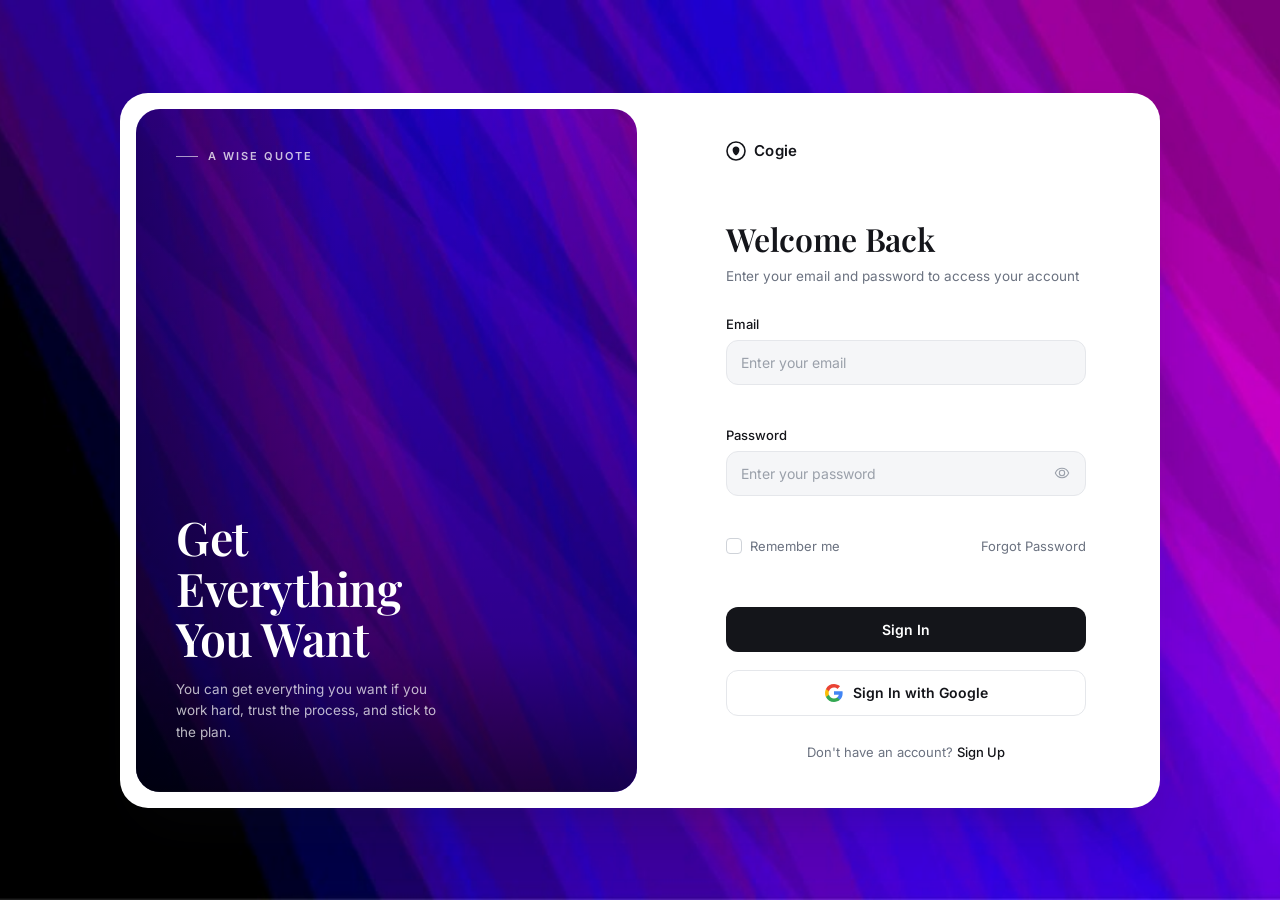
==== index.html @ a28372d1 "Move application files to root for GitHub Pages" ====
<!DOCTYPE html>
<html lang="en">
<head>
  <meta charset="UTF-8" />
  <meta name="viewport" content="width=device-width, initial-scale=1.0" />
  <title>Cogie | Welcome Back</title>
  <meta name="description" content="Sign in to your Cogie account" />
  <link rel="preconnect" href="https://fonts.googleapis.com" />
  <link rel="preconnect" href="https://fonts.gstatic.com" crossorigin />
  <link href="https://fonts.googleapis.com/css2?family=Playfair+Display:ital,wght@0,500;0,600;0,700;1,500&family=Inter:wght@400;500;600;700&display=swap" rel="stylesheet" />
  <link rel="stylesheet" href="styles.css" />
</head>
<body>

  <main class="auth">
    <!-- LEFT PANEL: brand / visual -->
    <section class="auth__visual" aria-hidden="true">
      <div class="auth__blob" role="presentation"></div>

      <p class="auth__eyebrow">A wise quote</p>

      <div class="auth__hero">
        <h1 class="auth__hero-title">Get<br />Everything<br />You Want</h1>
        <p class="auth__hero-sub">
          You can get everything you want if you work hard,
          trust the process, and stick to the plan.
        </p>
      </div>
    </section>

    <!-- RIGHT PANEL: form -->
    <section class="auth__form-panel">
      <div class="auth__form-inner">

        <div class="brand">
          <span class="brand__mark">
            <svg width="20" height="20" viewBox="0 0 20 20" fill="none" xmlns="http://www.w3.org/2000/svg">
              <circle cx="10" cy="10" r="9" stroke="currentColor" stroke-width="1.6"/>
              <path d="M10 5.5c-1.9 0-3.4 1.5-3.4 3.4 0 1.9 1.5 4.6 3.4 5.6 1.9-1 3.4-3.7 3.4-5.6 0-1.9-1.5-3.4-3.4-3.4z" fill="currentColor"/>
            </svg>
          </span>
          <span class="brand__name">Cogie</span>
        </div>

        <div class="auth__copy">
          <h2 class="auth__title">Welcome Back</h2>
          <p class="auth__subtitle">Enter your email and password to access your account</p>
        </div>

        <form id="login-form" class="login-form" novalidate>

          <div class="field">
            <label for="email" class="field__label">Email</label>
            <input
              type="email"
              id="email"
              name="email"
              class="field__input"
              placeholder="Enter your email"
              autocomplete="email"
              required
              aria-required="true"
              aria-describedby="email-error"
            />
            <p id="email-error" class="field__error" role="alert" aria-live="polite"></p>
          </div>

          <div class="field">
            <label for="password" class="field__label">Password</label>
            <div class="field__input-wrap">
              <input
                type="password"
                id="password"
                name="password"
                class="field__input"
                placeholder="Enter your password"
                autocomplete="current-password"
                required
                aria-required="true"
                minlength="8"
                aria-describedby="password-error"
              />
              <button
                type="button"
                class="field__toggle"
                id="toggle-password"
                aria-label="Show password"
                aria-pressed="false"
              >
                <svg class="icon-eye" width="18" height="18" viewBox="0 0 24 24" fill="none" xmlns="http://www.w3.org/2000/svg" aria-hidden="true">
                  <path d="M2 12s3-7 10-7 10 7 10 7-3 7-10 7-10-7-10-7Z" stroke="currentColor" stroke-width="1.6" stroke-linecap="round" stroke-linejoin="round"/>
                  <circle cx="12" cy="12" r="4" stroke="currentColor" stroke-width="1.6"/>
                </svg>
                <svg class="icon-eye-off" width="18" height="18" viewBox="0 0 24 24" fill="none" xmlns="http://www.w3.org/2000/svg" aria-hidden="true" hidden>
                  <path d="M9.88 9.88a3 3 0 1 0 4.24 4.24" stroke="currentColor" stroke-width="1.6" stroke-linecap="round" stroke-linejoin="round"/>
                  <path d="M10.73 5.08A10.43 10.43 0 0 1 12 5c7 0 10 7 10 7a13.16 13.16 0 0 1-1.67 2.68" stroke="currentColor" stroke-width="1.6" stroke-linecap="round" stroke-linejoin="round"/>
                  <path d="M6.61 6.61A13.526 13.526 0 0 0 2 12s3 7 10 7a9.74 9.74 0 0 0 5.39-1.61" stroke="currentColor" stroke-width="1.6" stroke-linecap="round" stroke-linejoin="round"/>
                  <path d="M2 2l20 20" stroke="currentColor" stroke-width="1.6" stroke-linecap="round" stroke-linejoin="round"/>
                </svg>
              </button>
            </div>
            <p id="password-error" class="field__error" role="alert" aria-live="polite"></p>
          </div>

          <div class="field field--row">
            <label class="checkbox">
              <input type="checkbox" id="remember" name="remember" />
              <span class="checkbox__box" aria-hidden="true"></span>
              <span class="checkbox__label">Remember me</span>
            </label>
            <a href="forgot-password.html" class="link link--muted">Forgot Password</a>
          </div>

          <p id="form-status" class="form-status" role="alert" aria-live="polite"></p>

          <button type="submit" class="btn btn--primary">
            <span class="btn__label">Sign In</span>
            <span class="btn__spinner" aria-hidden="true" hidden></span>
          </button>

          <button type="button" class="btn btn--google">
            <svg width="18" height="18" viewBox="0 0 18 18" xmlns="http://www.w3.org/2000/svg" aria-hidden="true">
              <path d="M17.64 9.2c0-.64-.06-1.25-.16-1.84H9v3.48h4.84a4.14 4.14 0 0 1-1.8 2.72v2.26h2.9c1.7-1.57 2.7-3.88 2.7-6.62Z" fill="#4285F4"/>
              <path d="M9 18c2.43 0 4.47-.8 5.96-2.18l-2.9-2.26c-.8.54-1.84.86-3.06.86-2.35 0-4.34-1.59-5.05-3.72H.95v2.33A9 9 0 0 0 9 18Z" fill="#34A853"/>
              <path d="M3.95 10.7A5.4 5.4 0 0 1 3.67 9c0-.59.1-1.17.28-1.7V4.97H.95A9 9 0 0 0 0 9c0 1.45.35 2.83.95 4.03l3-2.33Z" fill="#FBBC05"/>
              <path d="M9 3.58c1.32 0 2.51.46 3.44 1.35l2.58-2.58C13.46.89 11.43 0 9 0A9 9 0 0 0 .95 4.97l3 2.33C4.66 5.17 6.65 3.58 9 3.58Z" fill="#EA4335"/>
            </svg>
            <span>Sign In with Google</span>
          </button>
        </form>

        <p class="auth__footer">
          Don't have an account? <a href="signup.html" class="link">Sign Up</a>
        </p>
      </div>
    </section>
  </main>

  <script src="script.js"></script>
</body>
</html>
---- styles.css ----
/* ==========================================================================
   Cogie — Login Page
   Fonts: Playfair Display (display) + Inter (body/UI)
   ========================================================================== */

:root {
  --color-bg: #eef0f3;
  --color-card-bg: #ffffff;
  --color-ink: #14151a;
  --color-ink-soft: #6b7280;
  --color-border: #e5e7eb;
  --color-input-bg: #f5f6f8;
  --color-focus: #2f6fed;
  --color-danger: #d5432f;
  --color-btn: #14151a;
  --color-btn-hover: #000000;

  --radius-card: 28px;
  --radius-control: 12px;

  --font-display: "Playfair Display", "Georgia", serif;
  --font-body: "Inter", -apple-system, BlinkMacSystemFont, "Segoe UI", sans-serif;

  --shadow-card: 0 30px 60px -20px rgba(20, 21, 26, 0.25);
}

* {
  box-sizing: border-box;
}

[hidden] {
  display: none !important;
}

html, body {
  height: 100%;
}

body {
  margin: 0;
  background: url('screenshots/bg_image.jpg') no-repeat center center/cover;
  font-family: var(--font-body);
  color: var(--color-ink);
  display: flex;
  align-items: center;
  justify-content: center;
  min-height: 100vh;
  padding: 32px 16px;
}

/* Respect reduced motion */
@media (prefers-reduced-motion: reduce) {
  * {
    animation-duration: 0.001ms !important;
    animation-iteration-count: 1 !important;
    transition-duration: 0.001ms !important;
  }
}

/* ==========================================================================
   Layout shell
   ========================================================================== */

.auth {
  width: 100%;
  max-width: 1040px;
  min-height: 620px;
  display: grid;
  grid-template-columns: 1.05fr 1fr;
  background: var(--color-card-bg);
  border-radius: var(--radius-card);
  overflow: hidden;
  box-shadow: var(--shadow-card);
}

/* ==========================================================================
   Left visual panel
   ========================================================================== */

.auth__visual {
  position: relative;
  overflow: hidden;
  background: url('screenshots/bg_image.jpg') no-repeat center center/cover;
  margin: 16px;
  border-radius: 24px;
  display: flex;
  flex-direction: column;
  justify-content: flex-end;
  padding: 40px 40px 48px;
  color: #fff;
  isolation: isolate;
}

.auth__blob {
  display: none;
}

.auth__visual::after {
  /* subtle grain / depth vignette so gradient reads as premium, not flat */
  content: "";
  position: absolute;
  inset: 0;
  z-index: 1;
  background:
    linear-gradient(180deg, rgba(0,0,0,0.05) 0%, rgba(0,0,0,0.35) 78%, rgba(0,0,0,0.65) 100%),
    linear-gradient(90deg, rgba(0,0,0,0.35) 0%, rgba(0,0,0,0) 40%);
  pointer-events: none;
}

.auth__eyebrow {
  position: relative;
  z-index: 2;
  margin: 0 0 auto;
  font-family: var(--font-body);
  font-size: 11px;
  font-weight: 600;
  letter-spacing: 0.18em;
  text-transform: uppercase;
  color: rgba(255, 255, 255, 0.75);
}

.auth__eyebrow::before {
  content: "";
  display: inline-block;
  width: 22px;
  height: 1px;
  background: rgba(255, 255, 255, 0.6);
  margin-right: 10px;
  vertical-align: middle;
}

.auth__hero {
  position: relative;
  z-index: 2;
  margin-top: 220px;
}

.auth__hero-title {
  font-family: var(--font-display);
  font-weight: 600;
  font-size: clamp(2.2rem, 4vw, 2.9rem);
  line-height: 1.08;
  margin: 0 0 16px;
  letter-spacing: -0.01em;
}

.auth__hero-sub {
  font-family: var(--font-body);
  font-size: 13.5px;
  line-height: 1.6;
  color: rgba(255, 255, 255, 0.72);
  max-width: 30ch;
  margin: 0;
}

/* ==========================================================================
   Right form panel
   ========================================================================== */

.auth__form-panel {
  display: flex;
  align-items: center;
  justify-content: center;
  padding: 48px 44px;
}

.auth__form-inner {
  width: 100%;
  max-width: 360px;
}

.brand {
  display: flex;
  align-items: center;
  gap: 8px;
  margin-bottom: 56px;
  color: var(--color-ink);
}

.brand__mark {
  display: inline-flex;
  color: var(--color-ink);
}

.brand__name {
  font-family: var(--font-body);
  font-weight: 600;
  font-size: 15px;
  letter-spacing: 0.01em;
}

.auth__copy {
  margin-bottom: 32px;
}

.auth__title {
  font-family: var(--font-display);
  font-weight: 600;
  font-size: 2rem;
  margin: 0 0 8px;
  letter-spacing: -0.01em;
}

.auth__subtitle {
  font-family: var(--font-body);
  font-size: 13.5px;
  color: var(--color-ink-soft);
  margin: 0;
}

/* ==========================================================================
   Form controls
   ========================================================================== */

.login-form {
  display: flex;
  flex-direction: column;
  gap: 18px;
}

.field {
  display: flex;
  flex-direction: column;
  gap: 8px;
}

.field__label {
  font-size: 13px;
  font-weight: 500;
  color: var(--color-ink);
}

.field__input-wrap {
  position: relative;
  display: flex;
  align-items: center;
}

.field__input {
  width: 100%;
  font-family: var(--font-body);
  font-size: 14px;
  padding: 13px 14px;
  border-radius: var(--radius-control);
  border: 1px solid var(--color-border);
  background: var(--color-input-bg);
  color: var(--color-ink);
  outline: none;
  transition: border-color 0.15s ease, box-shadow 0.15s ease, background 0.15s ease;
}

.field__input::placeholder {
  color: #9aa0aa;
}

.field__input:hover {
  border-color: #d6d9de;
}

.field__input:focus-visible,
.field__input:focus {
  border-color: var(--color-focus);
  background: #fff;
  box-shadow: 0 0 0 3px rgba(47, 111, 237, 0.15);
}

.field__input[aria-invalid="true"] {
  border-color: var(--color-danger);
  background: #fdf3f1;
}

.field__input[aria-invalid="true"]:focus {
  box-shadow: 0 0 0 3px rgba(213, 67, 47, 0.15);
}

.field__input-wrap .field__input {
  padding-right: 42px;
}

.field__toggle {
  position: absolute;
  right: 10px;
  display: inline-flex;
  align-items: center;
  justify-content: center;
  width: 28px;
  height: 28px;
  border: none;
  background: transparent;
  color: #9aa0aa;
  cursor: pointer;
  border-radius: 8px;
}

.field__toggle:hover {
  color: var(--color-ink-soft);
}

.field__toggle:focus-visible {
  outline: 2px solid var(--color-focus);
  outline-offset: 1px;
}

.field__error {
  min-height: 16px;
  margin: 0;
  font-size: 12px;
  color: var(--color-danger);
}

.field--row {
  flex-direction: row;
  align-items: center;
  justify-content: space-between;
}

/* Checkbox */

.checkbox {
  display: inline-flex;
  align-items: center;
  gap: 8px;
  cursor: pointer;
  font-size: 13px;
  color: var(--color-ink-soft);
  user-select: none;
}

.checkbox input {
  position: absolute;
  opacity: 0;
  width: 1px;
  height: 1px;
}

.checkbox__box {
  width: 16px;
  height: 16px;
  border-radius: 4px;
  border: 1.5px solid #cfd3d9;
  background: #fff;
  display: inline-flex;
  align-items: center;
  justify-content: center;
  flex-shrink: 0;
  transition: background 0.15s ease, border-color 0.15s ease;
}

.checkbox__box::after {
  content: "";
  width: 4px;
  height: 8px;
  border: solid #fff;
  border-width: 0 2px 2px 0;
  transform: rotate(45deg) translate(-1px, -1px);
  opacity: 0;
}

.checkbox input:checked + .checkbox__box {
  background: var(--color-ink);
  border-color: var(--color-ink);
}

.checkbox input:checked + .checkbox__box::after {
  opacity: 1;
}

.checkbox input:focus-visible + .checkbox__box {
  outline: 2px solid var(--color-focus);
  outline-offset: 2px;
}

/* Links */

.link {
  color: var(--color-ink);
  font-weight: 500;
  text-decoration: none;
  border-bottom: 1px solid transparent;
}

.link:hover,
.link:focus-visible {
  border-bottom-color: currentColor;
}

.link--muted {
  color: var(--color-ink-soft);
  font-size: 13px;
  font-weight: 400;
}

/* Buttons */

.btn {
  display: inline-flex;
  align-items: center;
  justify-content: center;
  gap: 10px;
  width: 100%;
  padding: 13px 16px;
  border-radius: var(--radius-control);
  font-family: var(--font-body);
  font-size: 14px;
  font-weight: 600;
  cursor: pointer;
  border: 1px solid transparent;
  transition: background 0.15s ease, border-color 0.15s ease, transform 0.05s ease, opacity 0.15s ease;
}

.btn:active {
  transform: translateY(1px);
}

.btn--primary {
  background: var(--color-btn);
  color: #fff;
  margin-top: 6px;
}

.btn--primary:hover {
  background: var(--color-btn-hover);
}

.btn--primary:focus-visible {
  outline: 2px solid var(--color-focus);
  outline-offset: 2px;
}

.btn--primary:disabled {
  opacity: 0.65;
  cursor: not-allowed;
}

.btn__spinner {
  width: 14px;
  height: 14px;
  border-radius: 50%;
  border: 2px solid rgba(255, 255, 255, 0.4);
  border-top-color: #fff;
  animation: spin 0.7s linear infinite;
}

@keyframes spin {
  to { transform: rotate(360deg); }
}

.btn--google {
  background: #fff;
  color: var(--color-ink);
  border-color: var(--color-border);
}

.btn--google:hover {
  background: #fafafa;
  border-color: #d6d9de;
}

.btn--google:focus-visible {
  outline: 2px solid var(--color-focus);
  outline-offset: 2px;
}

.form-status {
  min-height: 16px;
  margin: -6px 0 0;
  font-size: 12.5px;
  color: var(--color-danger);
  text-align: center;
}

.form-status[data-state="success"] {
  color: #1a8a4a;
}

.auth__footer {
  margin: 28px 0 0;
  text-align: center;
  font-size: 13px;
  color: var(--color-ink-soft);
}

/* ==========================================================================
   Responsive — tablet
   ========================================================================== */

@media (max-width: 900px) {
  .auth {
    grid-template-columns: 1fr;
    min-height: auto;
    max-width: 480px;
  }

  .auth__visual {
    padding: 28px 28px 32px;
    min-height: 260px;
  }

  .auth__hero {
    margin-top: 60px;
  }

  .auth__hero-title {
    font-size: clamp(1.8rem, 6vw, 2.2rem);
  }

  .auth__form-panel {
    padding: 40px 28px 44px;
  }
}

/* ==========================================================================
   Responsive — smartphone
   ========================================================================== */

@media (max-width: 480px) {
  body {
    padding: 0;
    align-items: stretch;
  }

  .auth {
    border-radius: 0;
    max-width: 100%;
    box-shadow: none;
  }

  .auth__visual {
    min-height: 200px;
    padding: 24px 20px 28px;
  }

  .auth__hero {
    margin-top: 30px;
  }

  .auth__hero-sub {
    display: none;
  }

  .auth__eyebrow {
    font-size: 10px;
  }

  .auth__form-panel {
    padding: 32px 22px 36px;
  }

  .auth__form-inner {
    max-width: none;
  }

  .brand {
    margin-bottom: 32px;
  }

  .auth__title {
    font-size: 1.7rem;
  }
}

/* ==========================================================================
   Animations & Micro-interactions
   ========================================================================== */

.page-enter {
  animation: fade-in 0.4s ease-out forwards;
}

.fade-in-up {
  animation: fade-in-up 0.5s ease-out forwards;
}

.fade-in-down {
  animation: fade-in-down 0.5s ease-out forwards;
}

.stagger-fade-in > * {
  opacity: 0;
  animation: fade-in-up 0.5s ease-out forwards;
}
.stagger-fade-in > *:nth-child(1) { animation-delay: 0.1s; }
.stagger-fade-in > *:nth-child(2) { animation-delay: 0.2s; }
.stagger-fade-in > *:nth-child(3) { animation-delay: 0.3s; }
.stagger-fade-in > *:nth-child(4) { animation-delay: 0.4s; }

@keyframes fade-in {
  from { opacity: 0; }
  to { opacity: 1; }
}

@keyframes fade-in-up {
  from { opacity: 0; transform: translateY(15px); }
  to { opacity: 1; transform: translateY(0); }
}

@keyframes fade-in-down {
  from { opacity: 0; transform: translateY(-15px); }
  to { opacity: 1; transform: translateY(0); }
}

.btn--animate {
  position: relative;
  overflow: hidden;
}
.btn--animate::after {
  content: '';
  position: absolute;
  top: 50%;
  left: 50%;
  width: 150%;
  height: 150%;
  background: rgba(255, 255, 255, 0.1);
  transform: translate(-50%, -50%) scale(0);
  border-radius: 50%;
  transition: transform 0.4s ease;
}
.btn--animate:hover::after {
  transform: translate(-50%, -50%) scale(1);
}

/* ==========================================================================
   New Page Layouts (Signup & Single)
   ========================================================================== */

.auth--signup .auth__visual {
  background: url('screenshots/bg_image.jpg') no-repeat center center/cover;
}

.auth--single {
  grid-template-columns: 1fr;
  max-width: 480px;
}

.auth__form-panel--full {
  padding: 48px 44px;
}

/* ==========================================================================
   Dashboard Layout & Styles
   ========================================================================== */

.dashboard-body {
  background: #f4f7f6;
  padding: 0;
  display: block;
}

.dashboard-layout {
  display: flex;
  min-height: 100vh;
}

.sidebar {
  width: 260px;
  background: #ffffff;
  border-right: 1px solid var(--color-border);
  display: flex;
  flex-direction: column;
  padding: 24px;
}

.sidebar__brand {
  display: flex;
  align-items: center;
  gap: 12px;
  margin-bottom: 40px;
  color: var(--color-ink);
}

.sidebar__brand-name {
  font-family: var(--font-display);
  font-weight: 700;
  font-size: 1.25rem;
}

.sidebar__nav {
  display: flex;
  flex-direction: column;
  gap: 8px;
  flex: 1;
}

.sidebar__link {
  display: flex;
  align-items: center;
  gap: 12px;
  padding: 12px 16px;
  border-radius: 12px;
  color: var(--color-ink-soft);
  text-decoration: none;
  font-weight: 500;
  font-size: 14px;
  transition: all 0.2s ease;
}

.sidebar__link:hover {
  background: #f5f6f8;
  color: var(--color-ink);
  transform: translateX(4px);
}

.sidebar__link.active {
  background: rgba(47, 111, 237, 0.1);
  color: var(--color-focus);
}

.sidebar__footer {
  margin-top: auto;
  padding-top: 24px;
  border-top: 1px solid var(--color-border);
}

.text-danger {
  color: var(--color-danger);
}
.text-danger:hover {
  background: #fdf3f1;
}

.dashboard-main {
  flex: 1;
  padding: 40px;
  overflow-y: auto;
}

.dashboard-header {
  display: flex;
  justify-content: space-between;
  align-items: center;
  margin-bottom: 40px;
}

.dashboard-title {
  font-family: var(--font-display);
  font-size: 2rem;
  margin: 0 0 8px;
}

.dashboard-subtitle {
  color: var(--color-ink-soft);
  margin: 0;
}

.user-profile .avatar {
  width: 48px;
  height: 48px;
  border-radius: 50%;
  box-shadow: 0 4px 12px rgba(0,0,0,0.1);
  border: 2px solid #fff;
}

.glass-panel {
  background: rgba(255, 255, 255, 0.7);
  backdrop-filter: blur(12px);
  border: 1px solid rgba(255, 255, 255, 0.4);
  border-radius: 20px;
  box-shadow: 0 8px 32px rgba(14, 21, 47, 0.05);
  padding: 24px;
}

.metrics-grid {
  display: grid;
  grid-template-columns: repeat(auto-fit, minmax(240px, 1fr));
  gap: 24px;
  margin-bottom: 32px;
}

.metric-title {
  font-size: 14px;
  color: var(--color-ink-soft);
  font-weight: 500;
  margin: 0 0 12px;
}

.metric-value {
  font-size: 2rem;
  font-weight: 700;
  margin: 0 0 12px;
  font-family: var(--font-display);
}

.metric-trend {
  font-size: 13px;
  font-weight: 600;
  display: inline-flex;
  padding: 4px 10px;
  border-radius: 20px;
}

.metric-trend.positive {
  background: #e6f6ec;
  color: #1a8a4a;
}
.metric-trend.negative {
  background: #fdf3f1;
  color: var(--color-danger);
}

.chart-section {
  min-height: 300px;
}

.chart-header {
  display: flex;
  justify-content: space-between;
  align-items: center;
  margin-bottom: 24px;
}
.chart-header h2 {
  font-size: 1.25rem;
  margin: 0;
}

.btn-outline {
  background: transparent;
  border: 1px solid var(--color-border);
  padding: 8px 16px;
  border-radius: 8px;
  cursor: pointer;
  font-family: var(--font-body);
  font-weight: 600;
  transition: all 0.2s;
}
.btn-outline:hover {
  background: var(--color-ink);
  color: #fff;
}

.chart-placeholder {
  display: flex;
  align-items: flex-end;
  gap: 16px;
  height: 240px;
  padding-top: 20px;
}
.chart-placeholder .bar {
  flex: 1;
  background: linear-gradient(180deg, var(--color-focus) 0%, rgba(47, 111, 237, 0.2) 100%);
  border-radius: 6px 6px 0 0;
  opacity: 0;
  animation: slide-up-bar 0.8s ease-out forwards;
}

.chart-placeholder .bar:nth-child(1) { animation-delay: 0.2s; }
.chart-placeholder .bar:nth-child(2) { animation-delay: 0.3s; }
.chart-placeholder .bar:nth-child(3) { animation-delay: 0.4s; }
.chart-placeholder .bar:nth-child(4) { animation-delay: 0.5s; }
.chart-placeholder .bar:nth-child(5) { animation-delay: 0.6s; }
.chart-placeholder .bar:nth-child(6) { animation-delay: 0.7s; }
.chart-placeholder .bar:nth-child(7) { animation-delay: 0.8s; }

@keyframes slide-up-bar {
  from { transform: scaleY(0); transform-origin: bottom; opacity: 0; }
  to { transform: scaleY(1); transform-origin: bottom; opacity: 1; }
}

@media (max-width: 900px) {
  .dashboard-layout {
    flex-direction: column;
  }
  .sidebar {
    width: 100%;
    border-right: none;
    border-bottom: 1px solid var(--color-border);
    padding: 16px;
  }
  .dashboard-main {
    padding: 24px;
  }
}
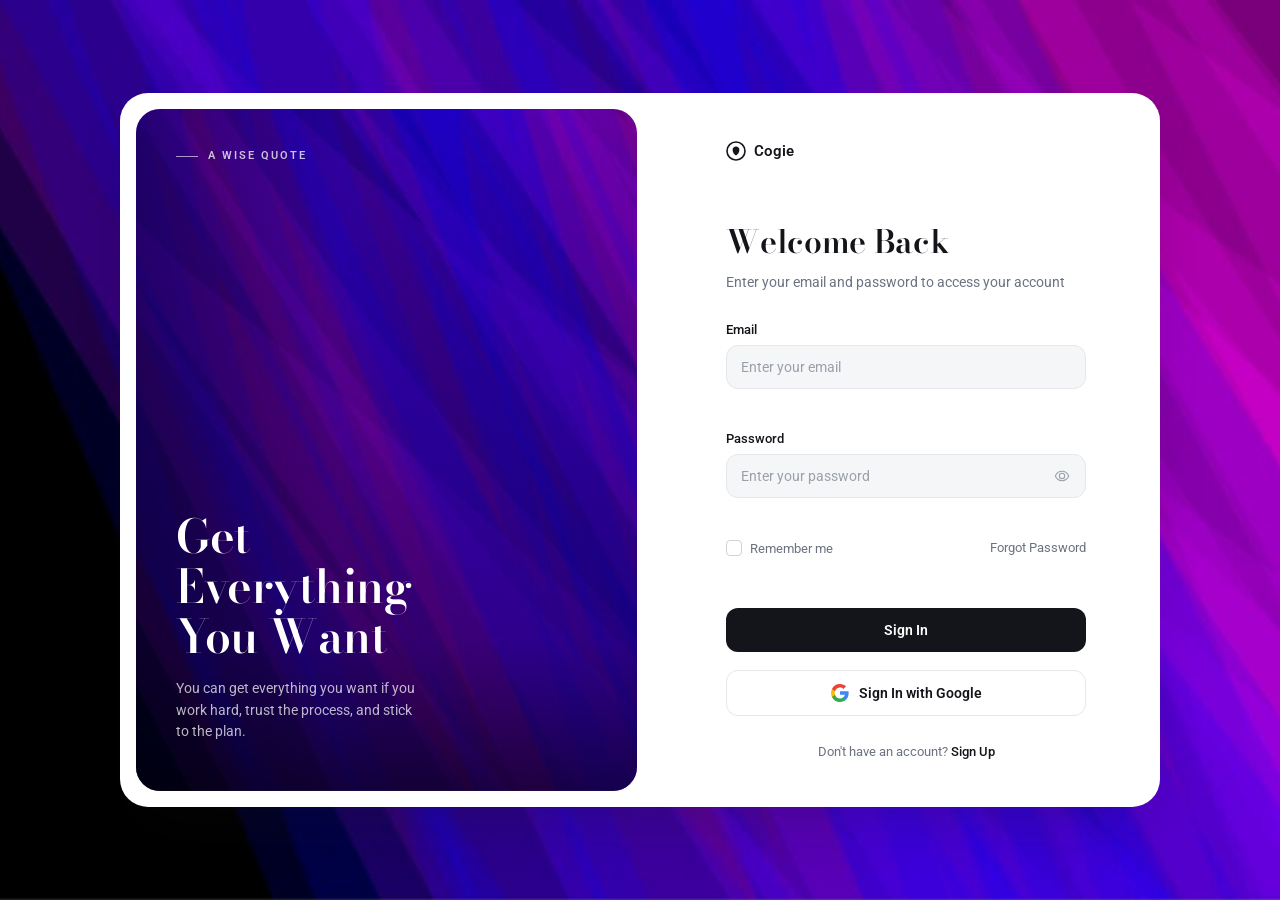
==== commit e5c1c8f4: "Update fonts to Bodoni Moda and Roboto" ====
--- a/index.html
+++ b/index.html
@@ -7,7 +7,7 @@
   <meta name="description" content="Sign in to your Cogie account" />
   <link rel="preconnect" href="https://fonts.googleapis.com" />
   <link rel="preconnect" href="https://fonts.gstatic.com" crossorigin />
-  <link href="https://fonts.googleapis.com/css2?family=Playfair+Display:ital,wght@0,500;0,600;0,700;1,500&family=Inter:wght@400;500;600;700&display=swap" rel="stylesheet" />
+  <link href="https://fonts.googleapis.com/css2?family=Bodoni+Moda:ital,wght@0,500;0,600;0,700;1,500&family=Roboto:wght@400;500;700&display=swap" rel="stylesheet" />
   <link rel="stylesheet" href="styles.css" />
 </head>
 <body>
--- a/styles.css
+++ b/styles.css
@@ -1,6 +1,6 @@
 /* ==========================================================================
    Cogie — Login Page
-   Fonts: Playfair Display (display) + Inter (body/UI)
+   Fonts: Bodoni Moda (display) + Roboto (body/UI)
    ========================================================================== */
 
 :root {
@@ -18,8 +18,8 @@
   --radius-card: 28px;
   --radius-control: 12px;
 
-  --font-display: "Playfair Display", "Georgia", serif;
-  --font-body: "Inter", -apple-system, BlinkMacSystemFont, "Segoe UI", sans-serif;
+  --font-display: "Bodoni Moda", "Georgia", serif;
+  --font-body: "Roboto", -apple-system, BlinkMacSystemFont, "Segoe UI", sans-serif;
 
   --shadow-card: 0 30px 60px -20px rgba(20, 21, 26, 0.25);
 }
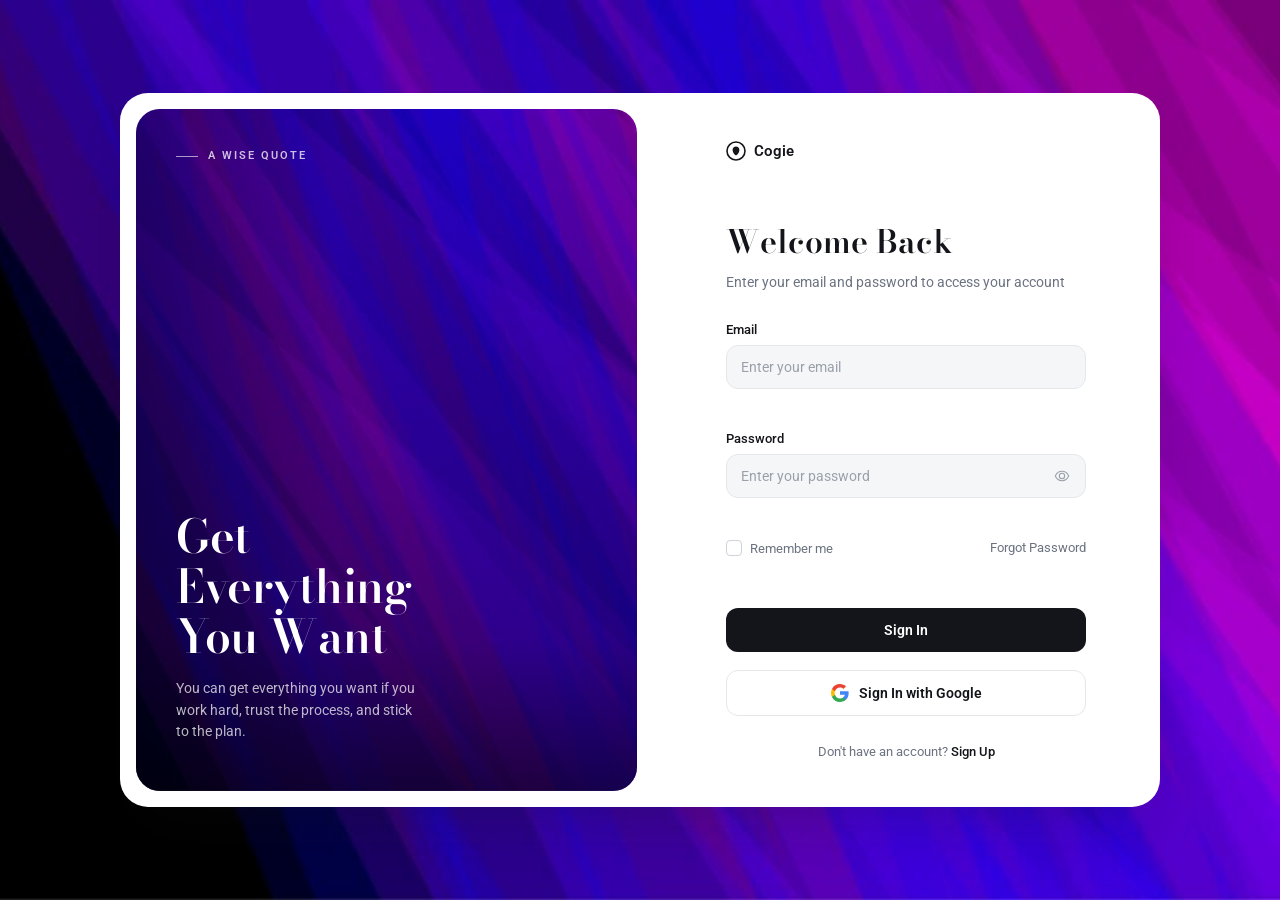
==== commit 9bb90f96: "Fix mobile cutoff by allowing natural page scrolling and bust css cache" ====
--- a/index.html
+++ b/index.html
@@ -8,7 +8,7 @@
   <link rel="preconnect" href="https://fonts.googleapis.com" />
   <link rel="preconnect" href="https://fonts.gstatic.com" crossorigin />
   <link href="https://fonts.googleapis.com/css2?family=Bodoni+Moda:ital,wght@0,500;0,600;0,700;1,500&family=Roboto:wght@400;500;700&display=swap" rel="stylesheet" />
-  <link rel="stylesheet" href="styles.css" />
+  <link rel="stylesheet" href="styles.css?v=2" />
 </head>
 <body>
 
--- a/styles.css
+++ b/styles.css
@@ -198,7 +198,6 @@
   font-weight: 600;
   font-size: 2rem;
   margin: 0 0 8px;
-  letter-spacing: -0.01em;
 }
 
 .auth__subtitle {
@@ -492,16 +491,7 @@
   }
 
   .auth__visual {
-    padding: 28px 28px 32px;
-    min-height: 260px;
-  }
-
-  .auth__hero {
-    margin-top: 60px;
-  }
-
-  .auth__hero-title {
-    font-size: clamp(1.8rem, 6vw, 2.2rem);
+    display: none;
   }
 
   .auth__form-panel {
@@ -516,30 +506,15 @@
 @media (max-width: 480px) {
   body {
     padding: 0;
-    align-items: stretch;
+    align-items: flex-start;
   }
 
   .auth {
     border-radius: 0;
     max-width: 100%;
     box-shadow: none;
-  }
-
-  .auth__visual {
-    min-height: 200px;
-    padding: 24px 20px 28px;
-  }
-
-  .auth__hero {
-    margin-top: 30px;
-  }
-
-  .auth__hero-sub {
-    display: none;
-  }
-
-  .auth__eyebrow {
-    font-size: 10px;
+    min-height: 100vh;
+    overflow: visible;
   }
 
   .auth__form-panel {
@@ -863,9 +838,48 @@
     width: 100%;
     border-right: none;
     border-bottom: 1px solid var(--color-border);
-    padding: 16px;
+    padding: 16px 24px;
+    flex-direction: row;
+    flex-wrap: wrap;
+    align-items: center;
+    justify-content: space-between;
+  }
+  .sidebar__brand {
+    margin-bottom: 0;
+  }
+  .sidebar__nav {
+    flex-direction: row;
+    width: 100%;
+    overflow-x: auto;
+    margin-top: 16px;
+    padding-bottom: 4px;
+    gap: 8px;
+  }
+  .sidebar__link {
+    white-space: nowrap;
+  }
+  .sidebar__footer {
+    margin-top: 0;
+    padding-top: 0;
+    border-top: none;
   }
   .dashboard-main {
     padding: 24px;
   }
 }
+
+@media (max-width: 480px) {
+  .dashboard-header {
+    flex-direction: column;
+    align-items: flex-start;
+    gap: 16px;
+  }
+  .dashboard-title {
+    font-size: 1.6rem;
+  }
+  .chart-header {
+    flex-direction: column;
+    align-items: flex-start;
+    gap: 12px;
+  }
+}
